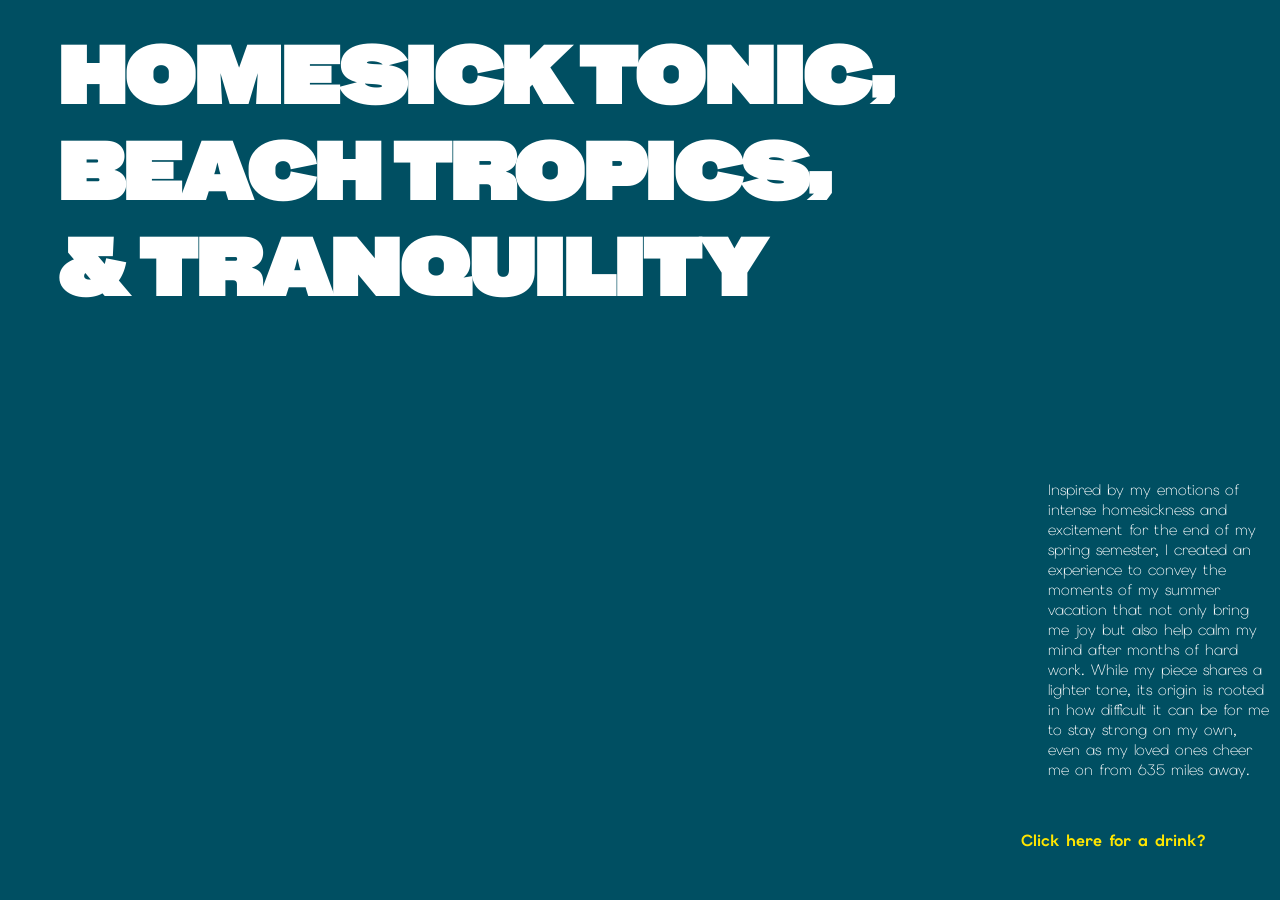
==== index.html @ 2128da49 "push" ====
<html lang="en">
<head>
    <meta charset="UTF-8">
    <meta name="viewport" content="width=device-width, initial-scale=1.0">
    <title>Home&About</title>

    <!-- linking CSS -->
    <link rel="stylesheet" href="styles.css">
</head>
<body class="homeAbout-page">
    <h1 class="home-title">HOMESICK TONIC, BEACH TROPICS, & TRANQUILITY</h1>

    <p class="about-text">Inspired by my emotions of intense homesickness and excitement for the end of my spring semester, I created an experience to convey the moments of my summer vacation that not only bring me joy but also help calm my mind after months of hard work. While my piece shares a lighter tone, its origin is rooted in how difficult it can be for me to stay strong on my own, even as my loved ones cheer me on from 635 miles away.</p>

    <!-- Index page to the About page button -->
    <a class="page-nav" id="startButton" href="sketch1/index.html">Click here for a drink?</a>
</body>
</html>


<!-- Need to get the tranisiton to another page done for first website, -->
 <!-- Also want to know if my naivgation should be moved to the bottom of the page -->
  <!-- How do I make my navigation center at the bottom? what properties to use?  -->
---- styles.css ----
@font-face {
    font-family:header;
    src: url(fonts/BBHHegarty-Regular.ttf);
}
@font-face {
    font-family:body-text;
    src: url(fonts/ElmsSans-ExtraLight.ttf);
}

@font-face {
    font-family: changePageFont;
    src: url(fonts/ElmsSans-Bold.ttf);
}

canvas {
    display: block;
    z-index: -1;
    position: absolute;
    top: 0;
    right: 0;
}

.homeAbout-page {
    background-color: #004F62;
}

.mojito-background {
    background-color: #FFDF3F;
}

.jeep-background {
    background-color: #87ceeb;
}

.wavy-background {
    background-color: #FF4960;
}

.stamps-background {
    background-color: #00CDAD;
}

.home-title {
    font-family: header;
    color: white;
    text-align: left;
    max-width: 850px;
    padding-top: 20px;
    padding-left: 50px;
    font-size: 80px;
}

.about-text {
    font-family: body-text;
    font-size: 15px;
    color: white;
    text-align: left;
    padding-left: 1040px;
    padding-top: 110px;
    max-width: 398px;
}

.page-nav {
    font-family: body-text;
    color: white;
    display: flex;
    flex-direction: row-reverse;
    text-align: left;
    padding-right: 65px;
    padding-top: 35px;
}

#startButton {
    font-family: changePageFont;
    color: rgb(255, 230, 0);
}

.main-navi {
    font-family: body-text;
    color: white;
    text-align: center;
}

.center{
    margin: auto;
    width: 50%;
    text-align:center;
}

a {
    color: white;
    text-decoration: none;
}

a:visited {
    color: white;
    text-decoration: none;
}
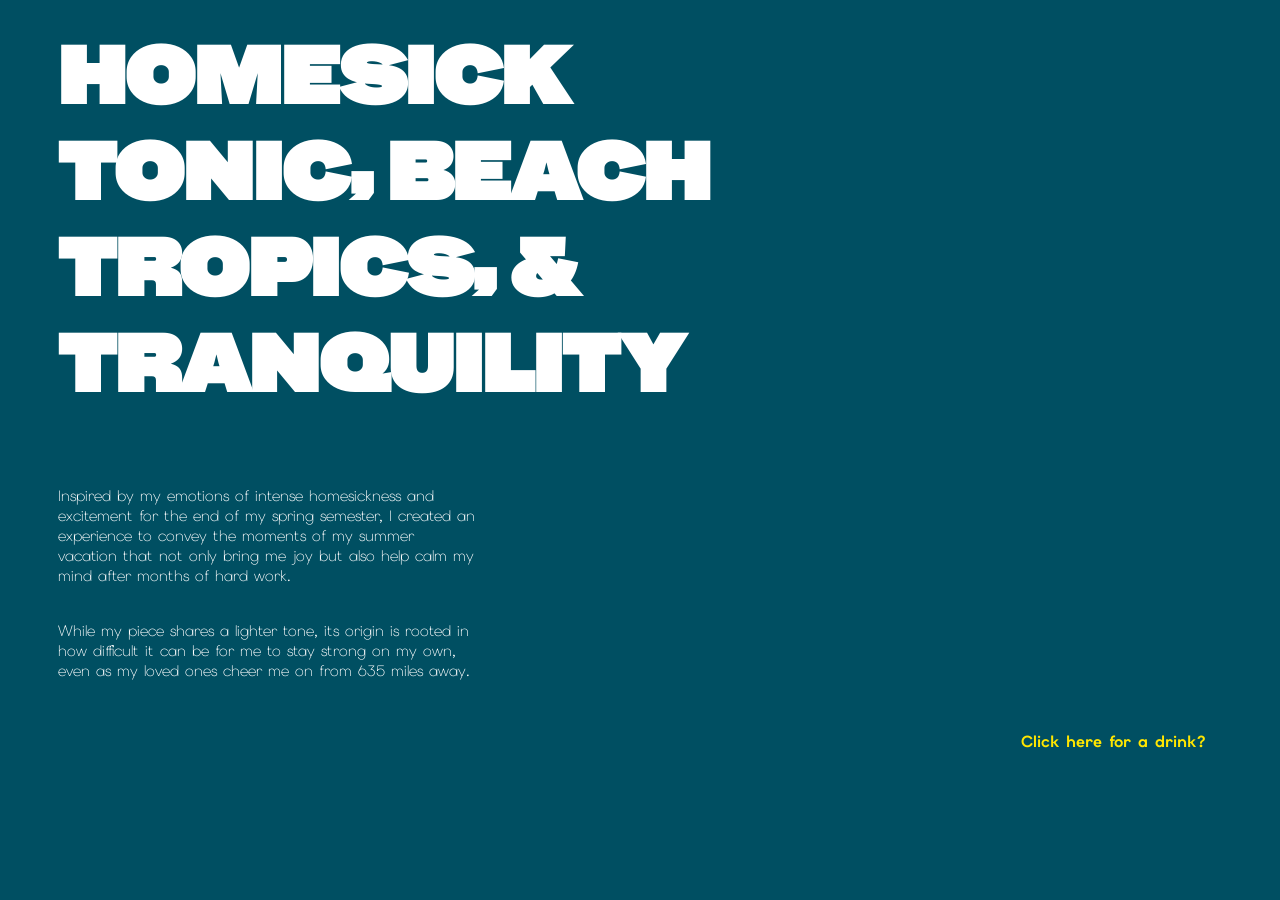
==== commit 83136280: "push" ====
--- a/index.html
+++ b/index.html
@@ -10,7 +10,8 @@
 <body class="homeAbout-page">
     <h1 class="home-title">HOMESICK TONIC, BEACH TROPICS, & TRANQUILITY</h1>
 
-    <p class="about-text">Inspired by my emotions of intense homesickness and excitement for the end of my spring semester, I created an experience to convey the moments of my summer vacation that not only bring me joy but also help calm my mind after months of hard work. While my piece shares a lighter tone, its origin is rooted in how difficult it can be for me to stay strong on my own, even as my loved ones cheer me on from 635 miles away.</p>
+    <p class="about-text">Inspired by my emotions of intense homesickness and excitement for the end of my spring semester, I created an experience to convey the moments of my summer vacation that not only bring me joy but also help calm my mind after months of hard work.</p>
+    <p class="about-text">While my piece shares a lighter tone, its origin is rooted in how difficult it can be for me to stay strong on my own, even as my loved ones cheer me on from 635 miles away.</p>
 
     <!-- Index page to the About page button -->
     <a class="page-nav" id="startButton" href="sketch1/index.html">Click here for a drink?</a>
--- a/styles.css
+++ b/styles.css
@@ -44,7 +44,7 @@
     font-family: header;
     color: white;
     text-align: left;
-    max-width: 850px;
+    max-width: 800px;
     padding-top: 20px;
     padding-left: 50px;
     font-size: 80px;
@@ -55,9 +55,9 @@
     font-size: 15px;
     color: white;
     text-align: left;
-    padding-left: 1040px;
-    padding-top: 110px;
-    max-width: 398px;
+    padding-left: 50px;
+    padding-top: 20px;
+    max-width: 420px;
 }
 
 .page-nav {
@@ -81,10 +81,11 @@
     text-align: center;
 }
 
-.center{
-    margin: auto;
-    width: 50%;
-    text-align:center;
+.centralNavigation{
+    display: flex;
+    justify-content: center;
+    align-items: flex-end;
+    height: 100vh;
 }
 
 a {
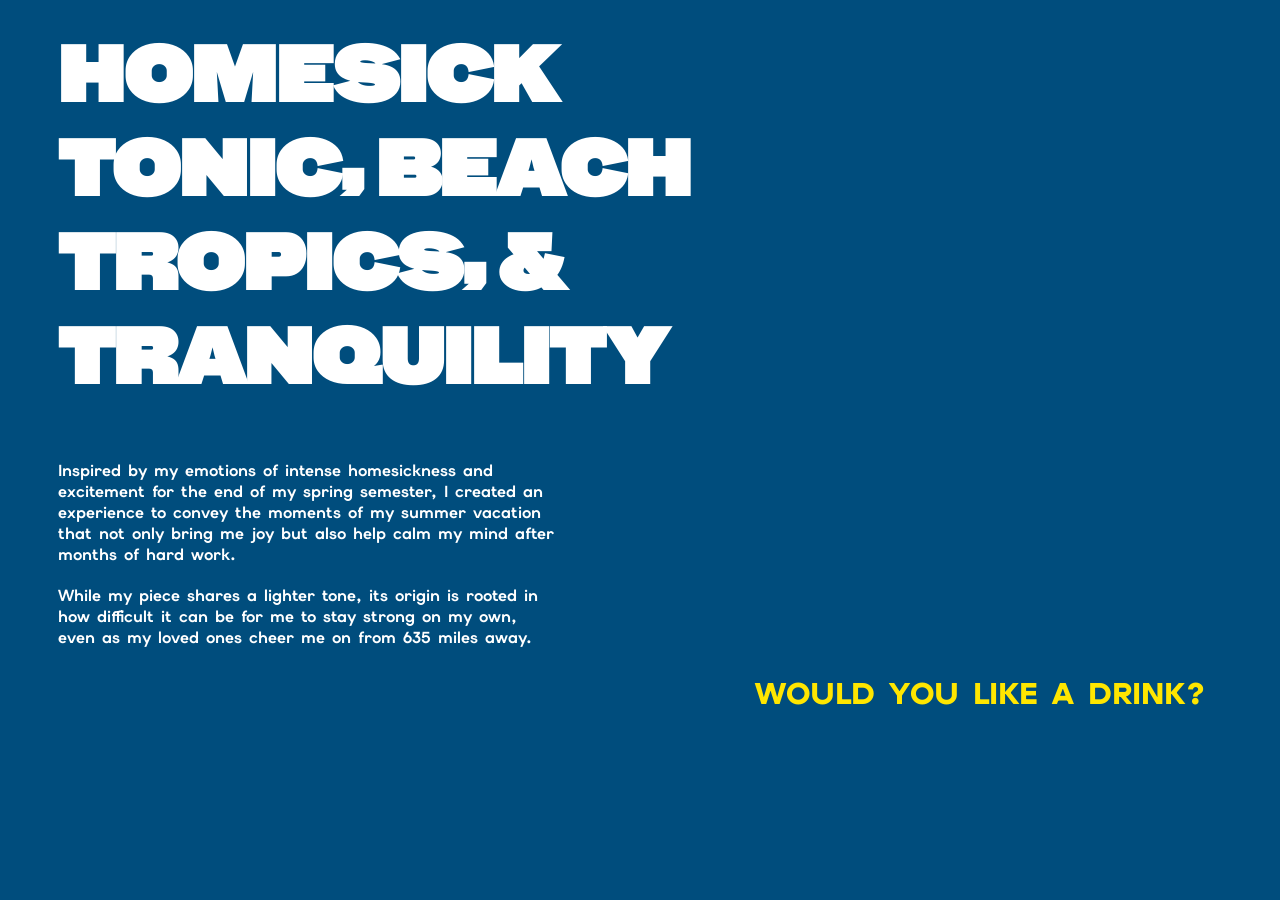
==== commit bf68eb57: "push" ====
--- a/index.html
+++ b/index.html
@@ -14,7 +14,7 @@
     <p class="about-text">While my piece shares a lighter tone, its origin is rooted in how difficult it can be for me to stay strong on my own, even as my loved ones cheer me on from 635 miles away.</p>
 
     <!-- Index page to the About page button -->
-    <a class="page-nav" id="startButton" href="sketch1/index.html">Click here for a drink?</a>
+    <a class="home-nav" id="startButton" href="sketch1/index.html">WOULD YOU LIKE A DRINK?</a>
 </body>
 </html>
 
--- a/styles.css
+++ b/styles.css
@@ -1,15 +1,21 @@
+/* Fonts */
 @font-face {
     font-family:header;
     src: url(fonts/BBHHegarty-Regular.ttf);
 }
 @font-face {
     font-family:body-text;
-    src: url(fonts/ElmsSans-ExtraLight.ttf);
+    src: url(fonts/ElmsSans-Bold.ttf);
 }
 
 @font-face {
-    font-family: changePageFont;
-    src: url(fonts/ElmsSans-Bold.ttf);
+    font-family: centralNavigation;
+    src: url(fonts/ElmsSans-Black.ttf);
+}
+
+@font-face {
+    font-family: blackBodyText;
+    src: url(fonts/ElmsSans-Black.ttf);
 }
 
 canvas {
@@ -21,7 +27,7 @@
 }
 
 .homeAbout-page {
-    background-color: #004F62;
+    background-color: #004d7d;
 }
 
 .mojito-background {
@@ -47,32 +53,33 @@
     max-width: 800px;
     padding-top: 20px;
     padding-left: 50px;
-    font-size: 80px;
+    font-size: 78px;
 }
 
 .about-text {
     font-family: body-text;
-    font-size: 15px;
+    font-size: 16px;
     color: white;
     text-align: left;
     padding-left: 50px;
-    padding-top: 20px;
-    max-width: 420px;
+    padding-top: 4px;
+    max-width: 500px;
 }
 
-.page-nav {
-    font-family: body-text;
+.home-nav {
+    font-family: centralNavigation;
     color: white;
     display: flex;
     flex-direction: row-reverse;
     text-align: left;
     padding-right: 65px;
-    padding-top: 35px;
+    padding-top: 10px;
 }
 
 #startButton {
-    font-family: changePageFont;
+    font-family: centralNavigation;
     color: rgb(255, 230, 0);
+    font-size: 30px;
 }
 
 .main-navi {
@@ -82,6 +89,7 @@
 }
 
 .centralNavigation{
+    font-family: centralNavigation;
     display: flex;
     justify-content: center;
     align-items: flex-end;
@@ -96,4 +104,4 @@
 a:visited {
     color: white;
     text-decoration: none;
-}+}
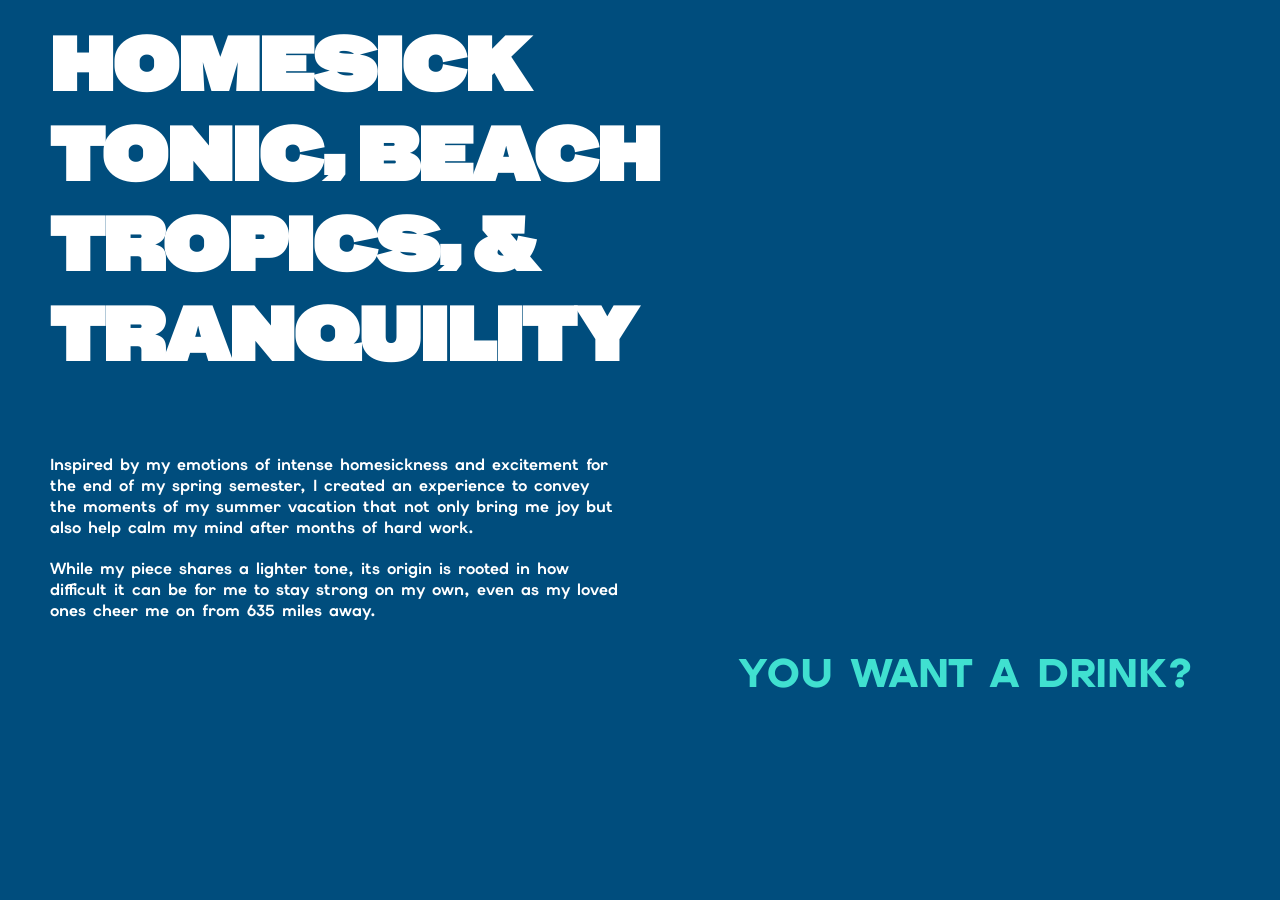
==== commit 89633996: "push" ====
--- a/index.html
+++ b/index.html
@@ -14,7 +14,7 @@
     <p class="about-text">While my piece shares a lighter tone, its origin is rooted in how difficult it can be for me to stay strong on my own, even as my loved ones cheer me on from 635 miles away.</p>
 
     <!-- Index page to the About page button -->
-    <a class="home-nav" id="startButton" href="sketch1/index.html">WOULD YOU LIKE A DRINK?</a>
+    <a class="home-nav" id="startButton" href="sketch1/index.html">YOU WANT A DRINK?</a>
 </body>
 </html>
 
--- a/styles.css
+++ b/styles.css
@@ -15,7 +15,13 @@
 
 @font-face {
     font-family: blackBodyText;
-    src: url(fonts/ElmsSans-Black.ttf);
+    src: url(fonts/ElmsSans-Medium.ttf);
+}
+
+body {
+    margin: 0;
+    padding: 0;
+    overflow: hidden;
 }
 
 canvas {
@@ -50,10 +56,11 @@
     font-family: header;
     color: white;
     text-align: left;
-    max-width: 800px;
+    max-width: 700px;
     padding-top: 20px;
+    padding-bottom: 20px;
     padding-left: 50px;
-    font-size: 78px;
+    font-size: 75px;
 }
 
 .about-text {
@@ -63,7 +70,7 @@
     text-align: left;
     padding-left: 50px;
     padding-top: 4px;
-    max-width: 500px;
+    max-width: 571px;
 }
 
 .home-nav {
@@ -78,22 +85,42 @@
 
 #startButton {
     font-family: centralNavigation;
+    color: turquoise;
+    font-size: 40px;
+    transition: all 0.3s ease;
+    display: flex;
+    margin-right: 20px;
+    transform-origin: center;
+
+}
+
+#startButton:hover {
     color: rgb(255, 230, 0);
-    font-size: 30px;
+    transform: translateY(-20px);
+    text-decoration: underline;
 }
 
 .main-navi {
-    font-family: body-text;
+    font-family: blackBodyText;
     color: white;
     text-align: center;
 }
 
 .centralNavigation{
     font-family: centralNavigation;
+    color: white;
     display: flex;
     justify-content: center;
     align-items: flex-end;
-    height: 100vh;
+    height: 10vh;
+    font-size: 25px;
+    transition: all 0.3s ease;
+    transform-origin: center;
+}
+
+#centralNavigation:hover {
+    transform: translateY(-6px);
+    text-decoration: underline;
 }
 
 a {
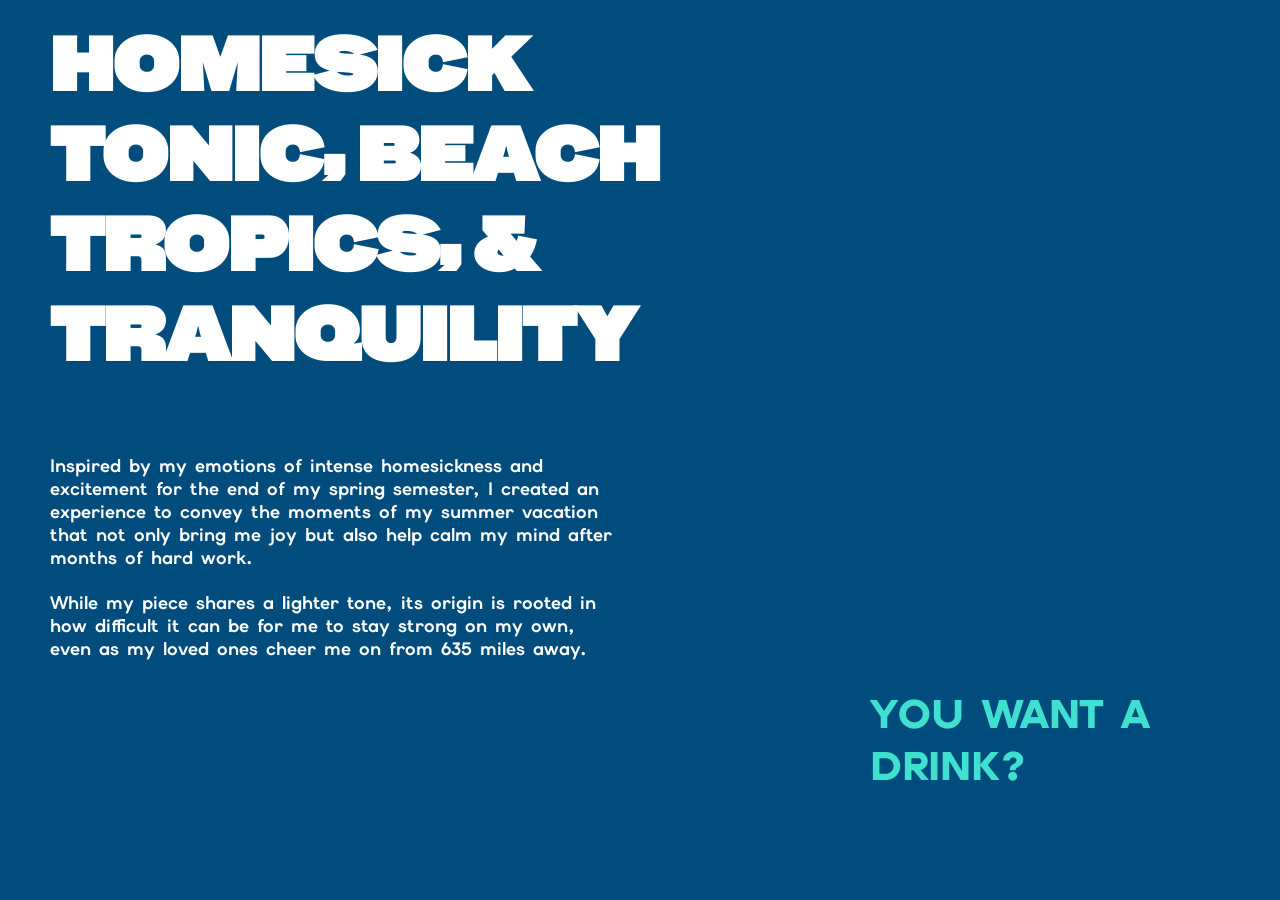
==== commit d5eb91f4: "push" ====
--- a/index.html
+++ b/index.html
@@ -13,12 +13,6 @@
     <p class="about-text">Inspired by my emotions of intense homesickness and excitement for the end of my spring semester, I created an experience to convey the moments of my summer vacation that not only bring me joy but also help calm my mind after months of hard work.</p>
     <p class="about-text">While my piece shares a lighter tone, its origin is rooted in how difficult it can be for me to stay strong on my own, even as my loved ones cheer me on from 635 miles away.</p>
 
-    <!-- Index page to the About page button -->
     <a class="home-nav" id="startButton" href="sketch1/index.html">YOU WANT A DRINK?</a>
 </body>
-</html>
-
-
-<!-- Need to get the tranisiton to another page done for first website, -->
- <!-- Also want to know if my naivgation should be moved to the bottom of the page -->
-  <!-- How do I make my navigation center at the bottom? what properties to use?  -->
+</html>
--- a/styles.css
+++ b/styles.css
@@ -1,4 +1,5 @@
 /* Fonts */
+/* Personal Note: Don't delete fonts in any of your folders to avoid errors along the way!*/
 @font-face {
     font-family:header;
     src: url(fonts/BBHHegarty-Regular.ttf);
@@ -65,11 +66,11 @@
 
 .about-text {
     font-family: body-text;
-    font-size: 16px;
     color: white;
     text-align: left;
+    font-size: 18px;
+    padding-top: 4px;
     padding-left: 50px;
-    padding-top: 4px;
     max-width: 571px;
 }
 
@@ -88,10 +89,8 @@
     color: turquoise;
     font-size: 40px;
     transition: all 0.3s ease;
-    display: flex;
-    margin-right: 20px;
+    margin-left: 870px;
     transform-origin: center;
-
 }
 
 #startButton:hover {
@@ -100,35 +99,35 @@
     text-decoration: underline;
 }
 
-.main-navi {
-    font-family: blackBodyText;
-    color: white;
-    text-align: center;
-}
-
-.centralNavigation{
+.centralNav {
     font-family: centralNavigation;
     color: white;
     display: flex;
     justify-content: center;
     align-items: flex-end;
-    height: 10vh;
-    font-size: 25px;
+    font-size: 23px;
     transition: all 0.3s ease;
     transform-origin: center;
+    position: fixed;
+    bottom: 10px;
+    width: 100%;
 }
 
-#centralNavigation:hover {
+.centralNav:hover {
     transform: translateY(-6px);
     text-decoration: underline;
 }
 
 a {
+    font-family: centralNavigation;
     color: white;
     text-decoration: none;
+    display: flex;
+    justify-content: center;
+    align-items: flex-end;
 }
 
 a:visited {
     color: white;
     text-decoration: none;
-}
+}
